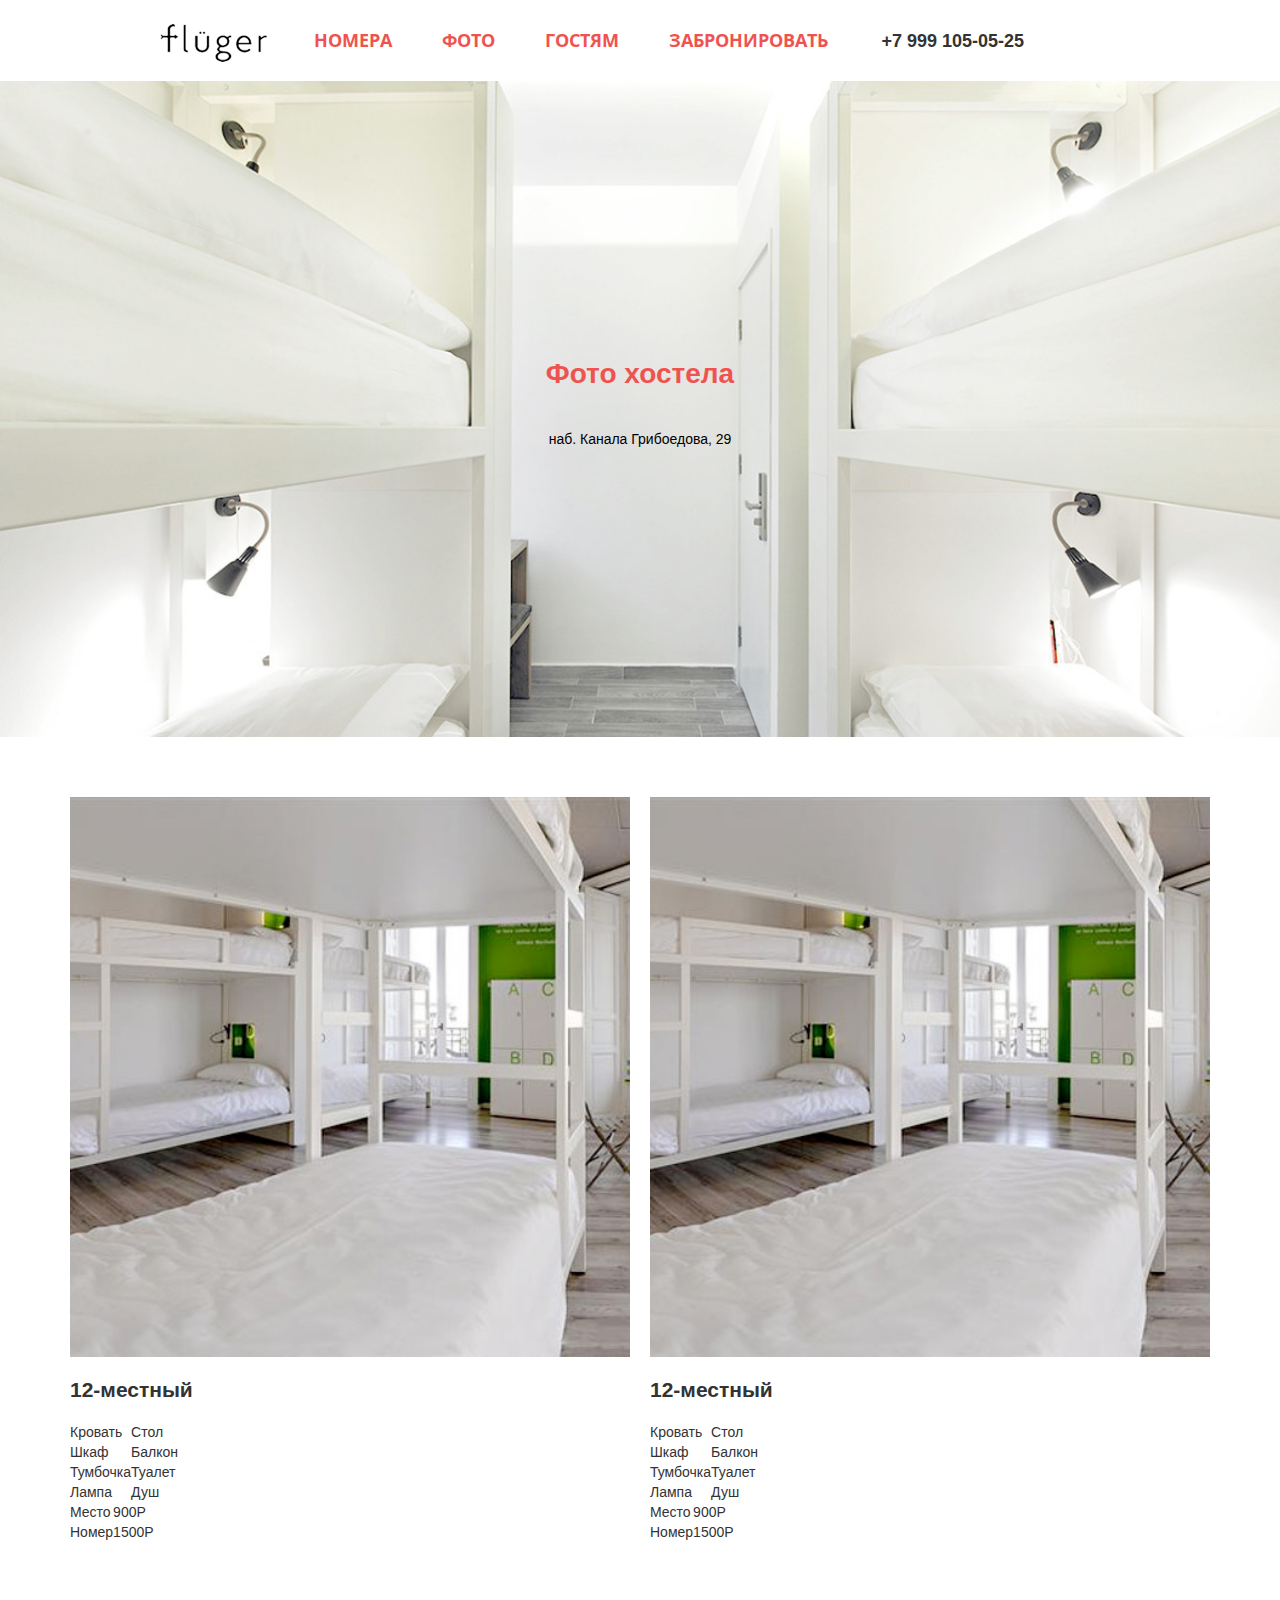
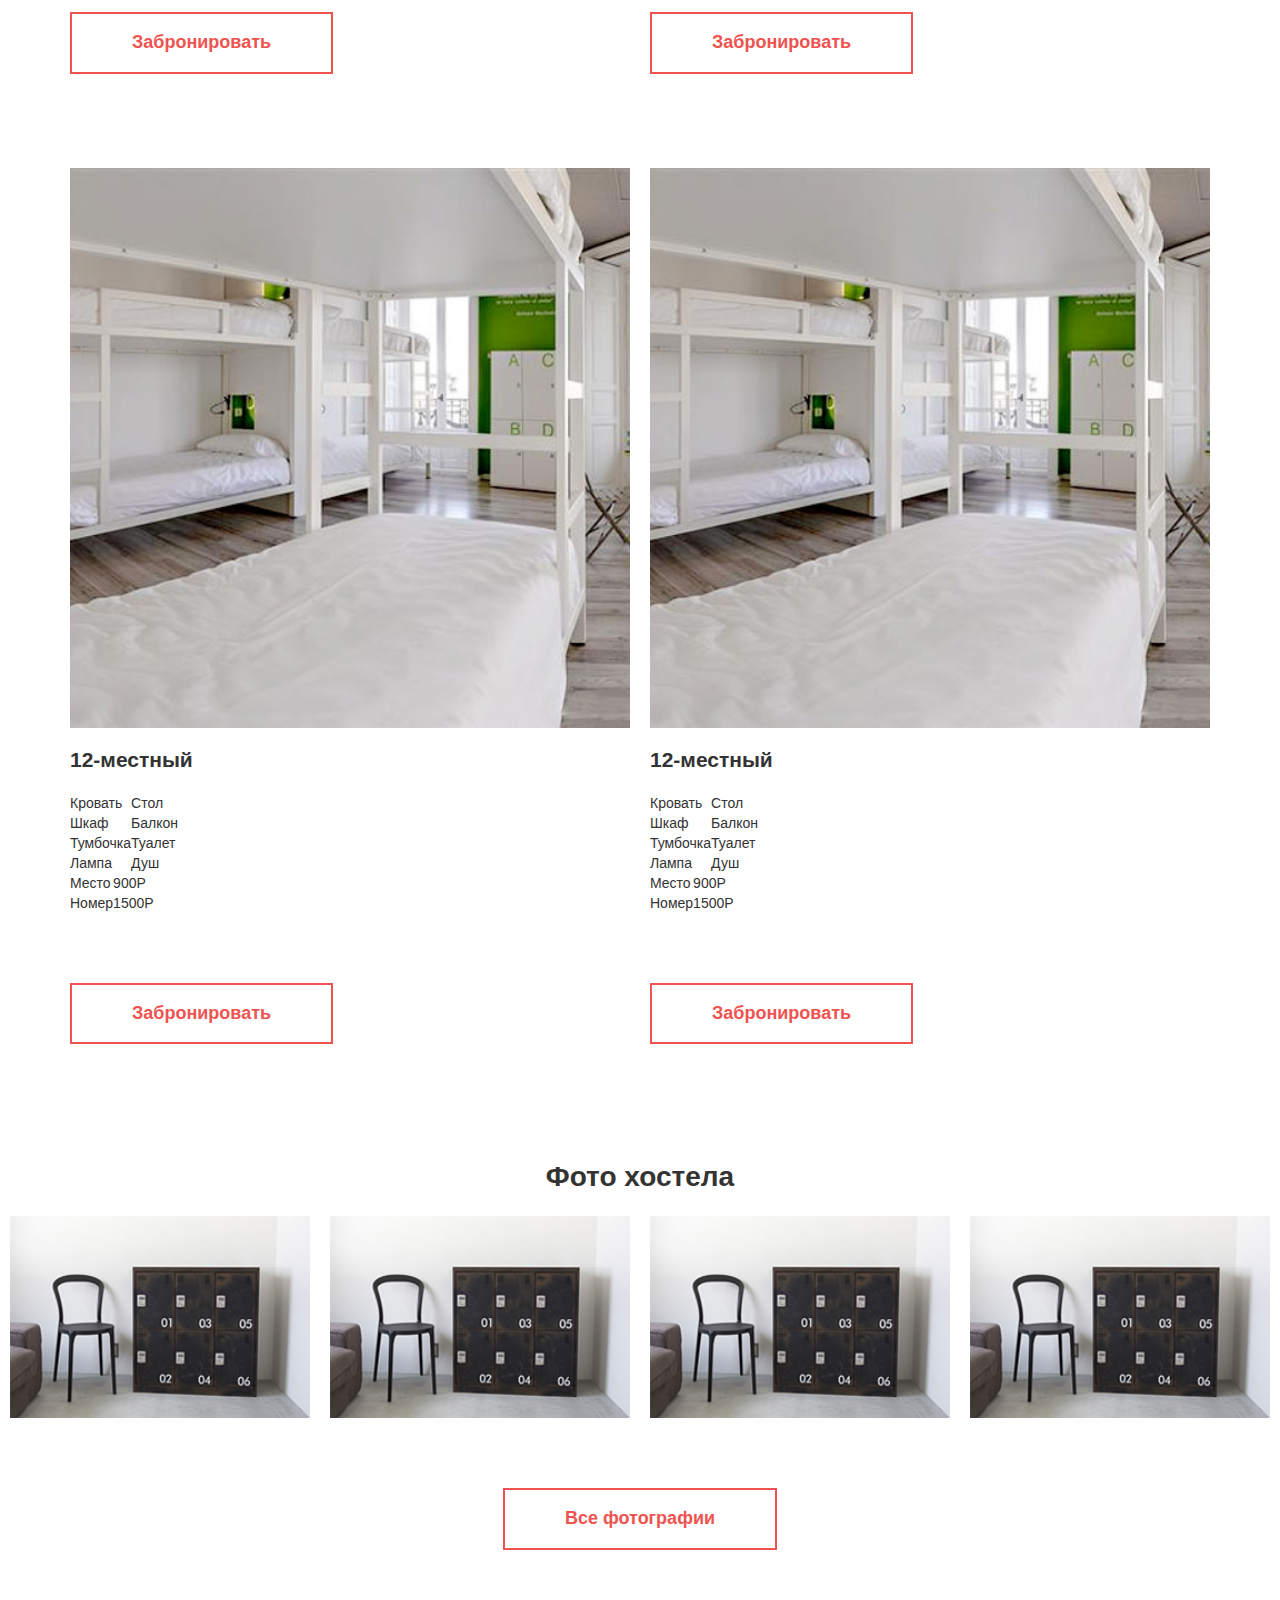
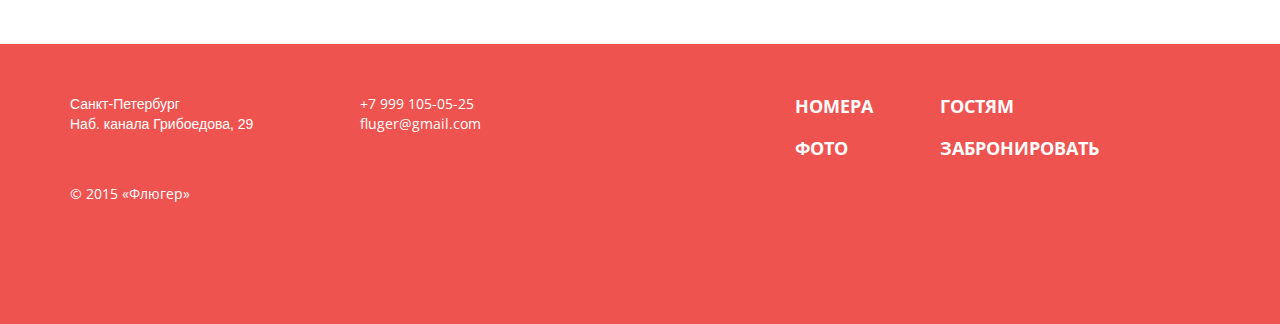
==== photo.html @ 8a1318a1 "11ю03" ====
<!DOCTYPE html>
<html lang="ru">
<head>
  <meta charset="UTF-8">
  <title>Фото хостела</title>
  <meta name="viewport" content="width=device-width, initial-scale=1.0">
  <link rel="stylesheet" href="css/style.css">
  <link rel="stylesheet" href="css/bootstrap.css">
  <link href='https://fonts.googleapis.com/css?family=Open+Sans:400,700,400italic&subset=latin,cyrillic-ext' rel='stylesheet' type='text/css'>
</head>
<body>
<header>
  <div class="container ">
   <div class="row">
      <div class="logo">
         <a href="#"><img src="img/logo.png" height="38" width="107" alt="Fluger"></a>
      </div>
      <nav class="main-nav">
           <ul>
             <li class="nav_item"><a href="#">Номера</a></li>
             <li class="nav_item"><a href="#">Фото</a></li>
             <li class="nav_item"><a href="#">Гостям</a></li>
             <li class="nav_item"><a href="#">Забронировать</a></li>
           </ul>
          </nav>
      <span class="tel">+7 999 105-05-25</span>
        <div class="sandwich">
          <ul>
            <li class="sandwich-line"></li>
            <li class="sandwich-line"></li>
            <li class="sandwich-line"></li>
          </ul>
        </div>
    </div>
    </div>
</header>
<main>
<!-- Promo -->
<section class="rooms_promo">
 <div class="container">
  <h1>Фото хостела</h1>
  <span>наб. Канала Грибоедова, 29 </span>
 </div>
</section>
<!-- rooms_blocks -->
<section>
  <div class="container room_blocks">
    <div class="row">
       <div class="col-xs-12 col-sm-6 col-lg-6">
        <img src="img/rooms/rooms1-1200.jpg"  width="100%" alt="" class="img-responsive">
        <h2>12-местный</h2>
        <table>
          <tr>
            <td>Кровать</td>
            <td>Стол</td>
          </tr>
          <tr>
            <td>Шкаф</td>
            <td>Балкон</td>
          <tr>
            <td>Тумбочка</td>
            <td>Туалет</td>
          </tr>
          <tr>
            <td>Лампа</td>
            <td>Душ</td>
          </tr>
        </table>
        <table>
          <tr>
            <td>Место</td>
            <td>900Р</td>
          </tr>
          <tr>
            <td>Номер</td>
            <td>1500Р</td>
          </tr>
        </table>
        <a href="#" class="btn btn-rd">Забронировать</a>
       </div>
       <div class="col-xs-12 col-sm-6 col-lg-6">
         <img src="img/rooms/rooms1-1200.jpg" width="100%" alt="" class="img-responsive">
         <h2>12-местный</h2>
        <table>
          <tr>
            <td>Кровать</td>
            <td>Стол</td>
          </tr>
          <tr>
            <td>Шкаф</td>
            <td>Балкон</td>
          <tr>
            <td>Тумбочка</td>
            <td>Туалет</td>
          </tr>
          <tr>
            <td>Лампа</td>
            <td>Душ</td>
          </tr>
        </table>
        <table>
          <tr>
            <td>Место</td>
            <td>900Р</td>
          </tr>
          <tr>
            <td>Номер</td>
            <td>1500Р</td>
          </tr>
        </table>
        <a href="#" class="btn btn-rd">Забронировать</a>
       </div>
       <div class="col-xs-12 col-sm-6 col-lg-6">
         <img src="img/rooms/rooms1-1200.jpg" width="100%" alt="" class="img-responsive">
         <h2>12-местный</h2>
         <table>
          <tr>
            <td>Кровать</td>
            <td>Стол</td>
          </tr>
          <tr>
            <td>Шкаф</td>
            <td>Балкон</td>
          <tr>
            <td>Тумбочка</td>
            <td>Туалет</td>
          </tr>
          <tr>
            <td>Лампа</td>
            <td>Душ</td>
          </tr>
         </table>
         <table>
          <tr>
            <td>Место</td>
            <td>900Р</td>
          </tr>
          <tr>
            <td>Номер</td>
            <td>1500Р</td>
          </tr>
        </table>
         <a href="#" class="btn btn-rd">Забронировать</a>
       </div>
       <div class="col-xs-12 col-sm-6 col-lg-6">
         <img src="img/rooms/rooms1-1200.jpg" width="100%" alt="" class="img-responsive">
         <h2>12-местный</h2>
        <table>
          <tr>
            <td>Кровать</td>
            <td>Стол</td>
          </tr>
          <tr>
            <td>Шкаф</td>
            <td>Балкон</td>
          <tr>
            <td>Тумбочка</td>
            <td>Туалет</td>
          </tr>
          <tr>
            <td>Лампа</td>
            <td>Душ</td>
          </tr>
        </table>
        <table>
          <tr>
            <td>Место</td>
            <td>900Р</td>
          </tr>
          <tr>
            <td>Номер</td>
            <td>1500Р</td>
          </tr>
        </table>
        <a href="#" class="btn btn-rd">Забронировать</a>
       </div>
    </div>
   </div>
</section>
<!-- photo -->
<section>
   <div class="container-fluid photo">
     <h1 class="subtitle">Фото хостела</h1>
     <div class="row">
       <div class="col-sm-6 col-lg-3 photo_item">
        <img src="img/photo/photo_hostel1.jpg" width="100%" alt="" class="img-responsive">
       </div>
       <div class="col-sm-6 col-lg-3 photo_item">
         <img src="img/photo/photo_hostel1.jpg" width="100%" alt="" class="img-responsive">
       </div>
       <div class="col-xs-12 col-sm-6 col-lg-3 photo_item">
         <img src="img/photo/photo_hostel1.jpg" width="100%" alt="" class="img-aresponsive">
       </div>
       <div class="col-sm-6 col-lg-3 photo_item">
         <img src="img/photo/photo_hostel1.jpg" width="100%" alt="" class="img-responsive">
       </div>
       <a href="#" class="btn btn-rd">Все фотографии</a>
     </div>
   </div>
 </section>

</main>
<footer class="footer-block">
  <div class="container">
    <div class="row">
      <div class="col-xs-12 col-sm-6 col-sm-push-6 col-lg-6">
        <nav class="footer-nav">
          <div class="row">
            <div class="col-lg-3 col-lg-offset-3">
                <ul>
                  <li><a href="#">Номера</a></li>
                  <li><a href="#">Фото</a></li>
                </ul>
            </div>
            <div class="col-lg-3">
                <ul>
                  <li><a href="#">Гостям</a></li>
                  <li class="nav-item-last"><a href="#">Забронировать</a></li>
                </ul>
            </div>
          </div>
        </nav>
      </div>
      <div class="col-xs-12 col-sm-6 col-sm-pull-6 col-lg-6 footer-contacts-position">
        <div class="footer-contacts">
         <div class="row">
           <div class="col-lg-6">
             <span>Санкт-Петербург</span>
             <span>Наб. канала Грибоедова, 29</span>
           </div>
           <div class="col-lg-6">
             <a href="#" class="footer-phone">+7 999 105-05-25</a>
             <a href="#" class="footer-email">fluger@gmail.com</a>
           </div>
         </div>

          <span class="copyright">© 2015 «Флюгер»</span>
        </div>
      </div>
    </div>
  </div>
</footer>

</body>
</html>
---- css/style.css ----
**{
  padding: 0;
  margin: 0;
}
body{

font-family: 'Open Sans', sans-serif;

}
.btn{}
.to-right{
  text-align: right;
  float:right;
}
/*@media only screen and (min-width : 320px) {}
@media only screen and (min-width : 480px) {}
@media only screen and (min-width : 768px) {}
@media only screen and (min-width : 992px) {}
@media only screen and (min-width : 1200px) {}*/

header{
  background-color: #fff;
}
header.container{
  position: relative;
}
.logo{
  display: inline-block;
}
.logo img{
  margin: 14px 20px;
}

.main-nav{
  display: none;
 }
.main-nav ul{
  display: inline-block;
}
.main-nav li{
  display: inline-block;
  margin: 28px 23px 0px;
}
.main-nav li:last-child{
  margin-right: 0;
}
.main-nav a{
  text-decoration: none;
  font-family: 'Open Sans', sans-serif;
  font-weight: bold;
  font-size: 18px;
  color: #ef5350;
  text-transform: uppercase;

}
.sandwich{
 position: absolute;
 top:0px;
 right:0;
 width: 70px;
 background-color: #ef5350;
 padding: 23px 26px;
 margin-right: 0;
 display:inline-block;
}
.sandwich ul{
  padding: 0;
  margin: 0;
}
.sandwich li{
  list-style-type: none;

}
.sandwich-line{
 width: 18px;
 height: 2px;
 margin-bottom: 2px;
 background-color: #fff;
}
.sandwich-line:nth-child(3){
  margin-bottom: 0;
}
.tel{
  font-size: 18px;
  font-weight: bold;
  margin-top: 22px;
  margin-bottom: 15px;
  display:none;

}

@media only screen and (min-width : 320px) {
  .sandwich{
    display:inline-block;
  }
}
@media only screen and (min-width : 768px) {
  .sandwich{
    display:inline-block;
    right:0;
  }
  .tel{
    display: inline-block;

    margin-left: 340px;
    display: inline-block;
  }
  .logo img{
    margin: 10px 20px;
  }
}
@media only screen and (min-width : 1200px)  {
  .container{
    width: 1040px;
  }
 .logo{
    margin-left: 80px;
    margin-top: 20;
    margin-bottom: 9px;
  }
 .main-nav{
  display:inline-block;
  margin-top: 0;
  margin-bottom: 9px;
   }
  .main-nav ul{
    padding-left: 0;
    margin-top: 10px;
  }
 .sandwich{
  display:none;
 }
 .tel{
  display: inline-block;
  margin-top: 12px;
  margin-bottom: 9px;
  margin-right: 0;
  margin-left: 50px;
 }
}
/*promo*/
.promo{
  background-color: #35444e;
  color: #fff;
  text-align: center;
}
.promo-title{
  margin: 160px auto 27px;
  width: 250px;
  font-size: 26px;
  text-transform:uppercase;


}
.promo-subtitle{
  display: block;
}
/*btns*/
.btn{
  display: inline-block;
  margin: 70px 0 94px;
  padding: 16px 60px;
  border: 2px solid #ef5350;
  font-size: 18px;
  font-weight: bold;
  color: #ef5350;
}
.btn-order{
  color: #fff;
}
.btn-rd{
  color: #ef5350;
}

/*features*/
.features{
  background-color: #ef5350;
  color: #fff;
  text-align: center;
}
.features h2{
  margin-bottom: 0;
  margin-top: 0;
  padding: 60px 0;
}
.row ul{
  margin-top: 0;
  padding-top: 0;
  display: inline-block;
  text-align: top;
}
.features li{
  list-style: none;
  text-align: left;
  padding-bottom: 45px;
}
.features li:nth-child(3){
  padding-bottom: 60px;
}

/*rooms*/
.rooms{
  text-align: center;
}
.rooms_item{
  background-image: url(../img/rooms1.png);
  -webkit-background-size: 100$;
  background-size: 100$;
  background-repeat: no-repeat;
  text-align: center;
  }
.rooms h1{
  padding-top: 130px;
  padding-bottom: 75px;
}
.rooms_item h2{
  padding-top: 120px;
  padding-bottom: 35px;
}
.rooms_item span{
  display: block;
}
.rooms_item span:last-child{
   padding-bottom: 95px;

}
/*photo*/
.photo{
  text-align: center;
}
.photo_item{

  text-align: center;
  width: 100%;
  font-size: 18px;
}
@media only screen and (max-width : 767px)  {
  .photo{
    display:none;
  }
}
/*contacts*/
.contacts{
  text-align: center;
}
.contacts span{
  display: block;
}
.contacts span:nth-child(3){

}
/*map*/
.map{
  margin-top: 50px;
  opacity:0.7;
}
.map.btn{
  margin-bottom: 115px;
}
/*footer*/

.footer-block{
  background-color: #ef5350;
  padding: 50px 0 60px;
  text-align: center;
  /*padding-top: 50px;
  padding-left: 75px;
  padding-bottom: 60px;*/


}
.footer-nav{
  font-size: 18px;
  /*display: inline-block;*/
  margin-bottom: 50px;
  margin-right: auto;
  margin-left: auto;
}
/*@media only screen and (min-width : 1200px) {
  .footer-nav li{
    width: 50%;
  }
}*/
@media only screen and (max-width : 1199px){
  .footer-nav{
    display: inline-block;
  }
}
.footer-nav ul{
  display: block;
  padding: 0;
  margin-bottom: 0;
  margin-left: auto;
  margin-right: auto;
  text-align: left;
  }
.footer-nav li{
  list-style-type: none;
  text-transform: uppercase;
  margin-bottom: 15px;

  }
 .nav-item-last{
    padding-bottom: 0;
    margin-bottom: 0;
  }
.footer-nav a{
  font-family: 'Open Sans', sans-serif;
  color: #fff;
  font-size: 18px;
  font-weight: bold;
  text-decoration: none;
}

.footer-contacts{
  color: #fff;
  display: inline-block;
  text-align: left;
  padding-left: 25px;
  width: 100%;
}
@media only screen and (min-width : 767px) {
  .footer-contacts{
    padding-left: 0;
  }
  .footer-contacts-position{
  text-align: left;
}
}
.footer-contacts span{
  display:block;
}
.footer-contacts a{
  display: block;
  margin-bottom: 0;
}
.footer-contacts a{
  font-family: 'Open Sans', sans-serif;
  color: #fff;
  font-size: 14px;
  text-decoration: none;
}
.footer-address{
  margin-bottom: 15px;
}
.footer-phone{
  margin-bottom: 18px;
}
.copyright{
    margin-bottom: 60px;
}
.copyright{
  font-family: 'Open Sans', sans-serif;
  color: #fff;
  font-size: 14px;
  margin-top: 50px;

}

/*ROOMS*/
.rooms_promo{
  background-image: url(../img/rooms/bg1200_header_room.jpg);
  background-repeat: no-repeat;
  -webkit-background-size: cover;
  background-size: cover;
  margin-bottom: 60px;
  color: #fff;
  background-position: center;
  text-align: center;
  -webkit-box-sizing: border-box;
  -moz-box-sizing: border-box;
  box-sizing: border-box;
}

.rooms_promo h1{
  margin: 273px auto 35px;
  color: #ef5350
}
.rooms_promo span{
  display: block;
  margin-bottom: 288px;
  color: #000
}
.promo-title{
  margin: 160px auto 27px;
  width: 250px;
  font-size: 26px;
  text-transform:uppercase;


}
.promo-subtitle{
  display: block;
}
/*rooms_blocks*/
.rooms_blocks
  margin-top: 70px;
}
/*.room_blocks img{
  float:right;
}
.room_blocks img:nth-child(2n){
  float:left;
}*/
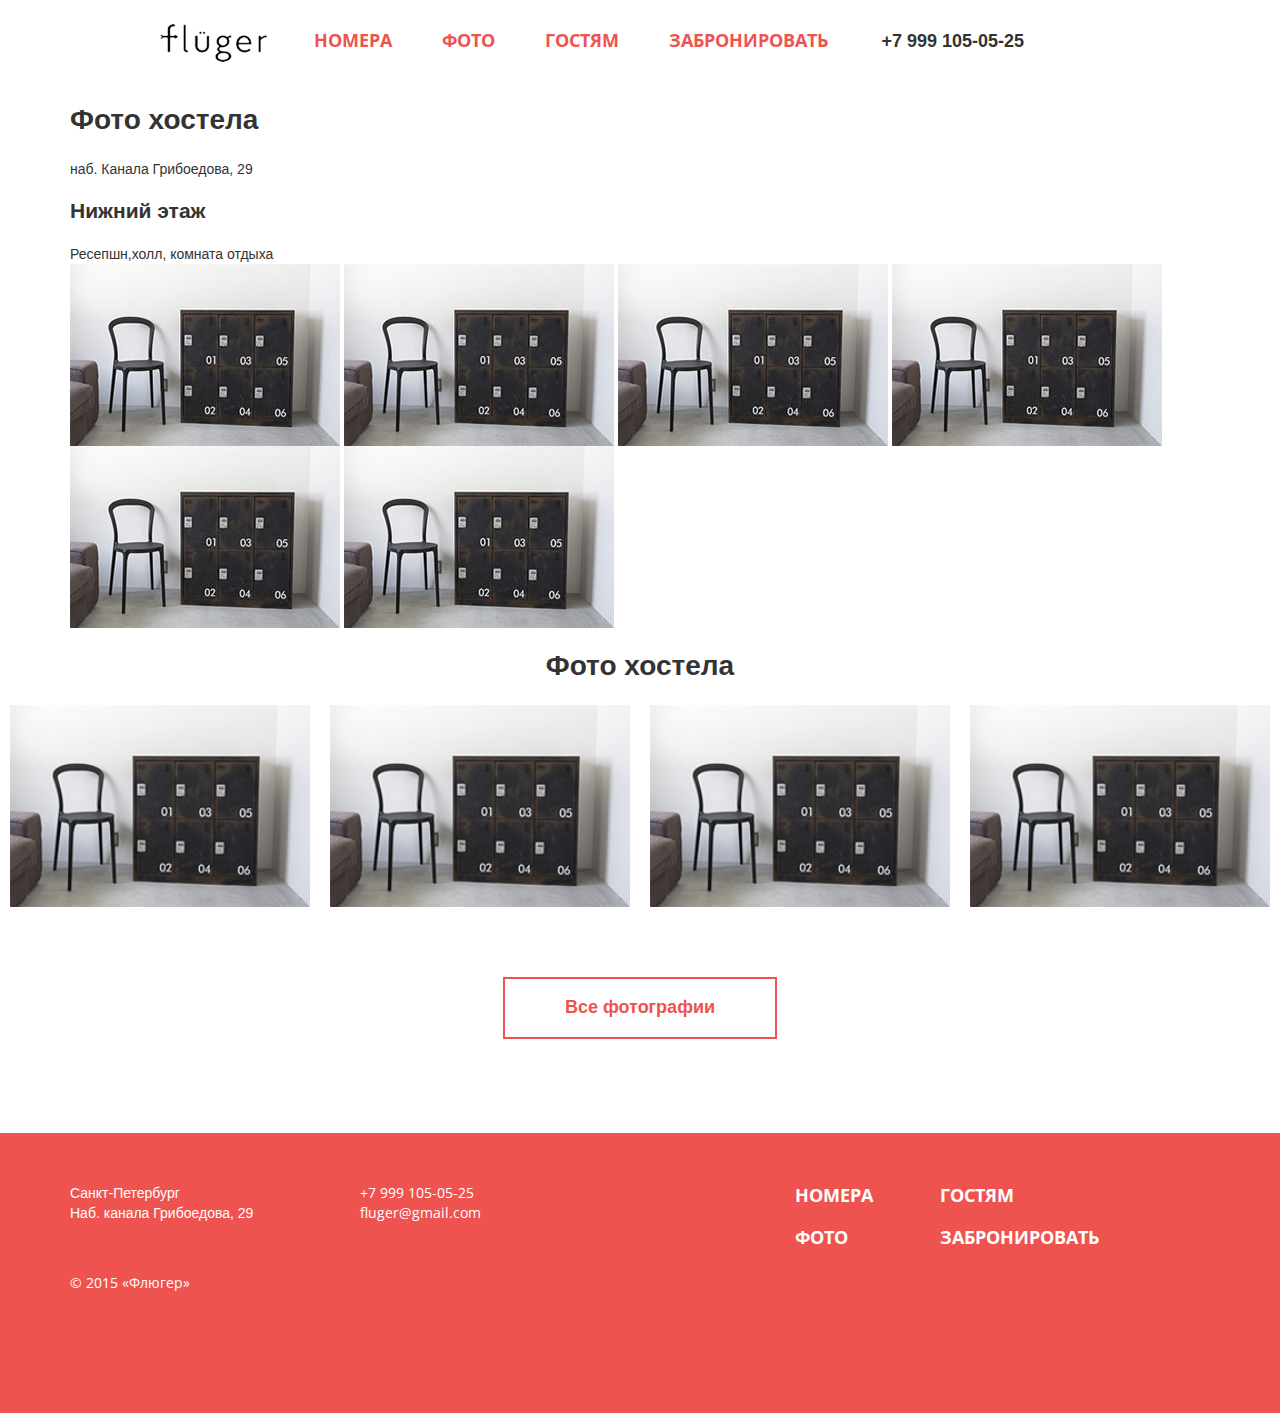
==== commit 82164546: "13/03" ====
--- a/photo.html
+++ b/photo.html
@@ -6,7 +6,9 @@
   <meta name="viewport" content="width=device-width, initial-scale=1.0">
   <link rel="stylesheet" href="css/style.css">
   <link rel="stylesheet" href="css/bootstrap.css">
+  <link rel="stylesheet" href="css/jquery.fancybox.css">
   <link href='https://fonts.googleapis.com/css?family=Open+Sans:400,700,400italic&subset=latin,cyrillic-ext' rel='stylesheet' type='text/css'>
+
 </head>
 <body>
 <header>
@@ -36,147 +38,29 @@
 </header>
 <main>
 <!-- Promo -->
-<section class="rooms_promo">
+<section class="photo-promo">
  <div class="container">
   <h1>Фото хостела</h1>
   <span>наб. Канала Грибоедова, 29 </span>
  </div>
 </section>
-<!-- rooms_blocks -->
-<section>
-  <div class="container room_blocks">
-    <div class="row">
-       <div class="col-xs-12 col-sm-6 col-lg-6">
-        <img src="img/rooms/rooms1-1200.jpg"  width="100%" alt="" class="img-responsive">
-        <h2>12-местный</h2>
-        <table>
-          <tr>
-            <td>Кровать</td>
-            <td>Стол</td>
-          </tr>
-          <tr>
-            <td>Шкаф</td>
-            <td>Балкон</td>
-          <tr>
-            <td>Тумбочка</td>
-            <td>Туалет</td>
-          </tr>
-          <tr>
-            <td>Лампа</td>
-            <td>Душ</td>
-          </tr>
-        </table>
-        <table>
-          <tr>
-            <td>Место</td>
-            <td>900Р</td>
-          </tr>
-          <tr>
-            <td>Номер</td>
-            <td>1500Р</td>
-          </tr>
-        </table>
-        <a href="#" class="btn btn-rd">Забронировать</a>
-       </div>
-       <div class="col-xs-12 col-sm-6 col-lg-6">
-         <img src="img/rooms/rooms1-1200.jpg" width="100%" alt="" class="img-responsive">
-         <h2>12-местный</h2>
-        <table>
-          <tr>
-            <td>Кровать</td>
-            <td>Стол</td>
-          </tr>
-          <tr>
-            <td>Шкаф</td>
-            <td>Балкон</td>
-          <tr>
-            <td>Тумбочка</td>
-            <td>Туалет</td>
-          </tr>
-          <tr>
-            <td>Лампа</td>
-            <td>Душ</td>
-          </tr>
-        </table>
-        <table>
-          <tr>
-            <td>Место</td>
-            <td>900Р</td>
-          </tr>
-          <tr>
-            <td>Номер</td>
-            <td>1500Р</td>
-          </tr>
-        </table>
-        <a href="#" class="btn btn-rd">Забронировать</a>
-       </div>
-       <div class="col-xs-12 col-sm-6 col-lg-6">
-         <img src="img/rooms/rooms1-1200.jpg" width="100%" alt="" class="img-responsive">
-         <h2>12-местный</h2>
-         <table>
-          <tr>
-            <td>Кровать</td>
-            <td>Стол</td>
-          </tr>
-          <tr>
-            <td>Шкаф</td>
-            <td>Балкон</td>
-          <tr>
-            <td>Тумбочка</td>
-            <td>Туалет</td>
-          </tr>
-          <tr>
-            <td>Лампа</td>
-            <td>Душ</td>
-          </tr>
-         </table>
-         <table>
-          <tr>
-            <td>Место</td>
-            <td>900Р</td>
-          </tr>
-          <tr>
-            <td>Номер</td>
-            <td>1500Р</td>
-          </tr>
-        </table>
-         <a href="#" class="btn btn-rd">Забронировать</a>
-       </div>
-       <div class="col-xs-12 col-sm-6 col-lg-6">
-         <img src="img/rooms/rooms1-1200.jpg" width="100%" alt="" class="img-responsive">
-         <h2>12-местный</h2>
-        <table>
-          <tr>
-            <td>Кровать</td>
-            <td>Стол</td>
-          </tr>
-          <tr>
-            <td>Шкаф</td>
-            <td>Балкон</td>
-          <tr>
-            <td>Тумбочка</td>
-            <td>Туалет</td>
-          </tr>
-          <tr>
-            <td>Лампа</td>
-            <td>Душ</td>
-          </tr>
-        </table>
-        <table>
-          <tr>
-            <td>Место</td>
-            <td>900Р</td>
-          </tr>
-          <tr>
-            <td>Номер</td>
-            <td>1500Р</td>
-          </tr>
-        </table>
-        <a href="#" class="btn btn-rd">Забронировать</a>
-       </div>
-    </div>
+
+<!-- photo_gallery-->
+<section class="photo_gallery">
+ <div class="container">
+   <h2 class="photo_gallery_title">Нижний этаж</h2>
+   <span class="photo_gallery_subtitle">Ресепшн,холл, комната отдыха</span>
+   <div class="gallery_fancy">
+     <a class="fancybox" rel="group" href="img/photo/photo_hostel1.jpg"><img src="img/photo/photo_hostel1.jpg" height="182" width="270" alt="" /></a>
+     <a class="fancybox" rel="group" href="big_image_2.jpg"><img src="img/photo/photo_hostel1.jpg" alt="" /></a>
+     <a class="fancybox" rel="group" href="big_image_1.jpg"><img src="img/photo/photo_hostel1.jpg" height="182" width="270" alt="" /></a>
+     <a class="fancybox" rel="group" href="big_image_2.jpg"><img src="img/photo/photo_hostel1.jpg" alt="" /></a>
+     <a class="fancybox" rel="group" href="big_image_1.jpg"><img src="img/photo/photo_hostel1.jpg" height="182" width="270" alt="" /></a>
+     <a class="fancybox" rel="group" href="big_image_2.jpg"><img src="img/photo/photo_hostel1.jpg" alt="" /></a>
    </div>
+ </div>
 </section>
+
 <!-- photo -->
 <section>
    <div class="container-fluid photo">
@@ -241,5 +125,8 @@
   </div>
 </footer>
 
+<script src="js/jquery-2.2.1.min.js"></script>
+<script src="js/jquery.fancybox.js"></script>
+<script src="js/script.js"></script>
 </body>
 </html>--- a/css/style.css
+++ b/css/style.css
@@ -397,26 +397,25 @@
 .rooms_blocks
   margin-top: 70px;
 }
-/*.room_blocks img{
-  float:right;
-}
-.room_blocks img:nth-child(2n){
-  float:left;
-}*/
-
-
-
-
-
-
-
-
-
-
-
-
-
-
-
-
-
+
+/*Photo_gallery*/
+.photo_gallery_subtitle{
+  display: block;
+}
+
+
+
+
+
+
+
+
+
+
+
+
+
+
+
+
+
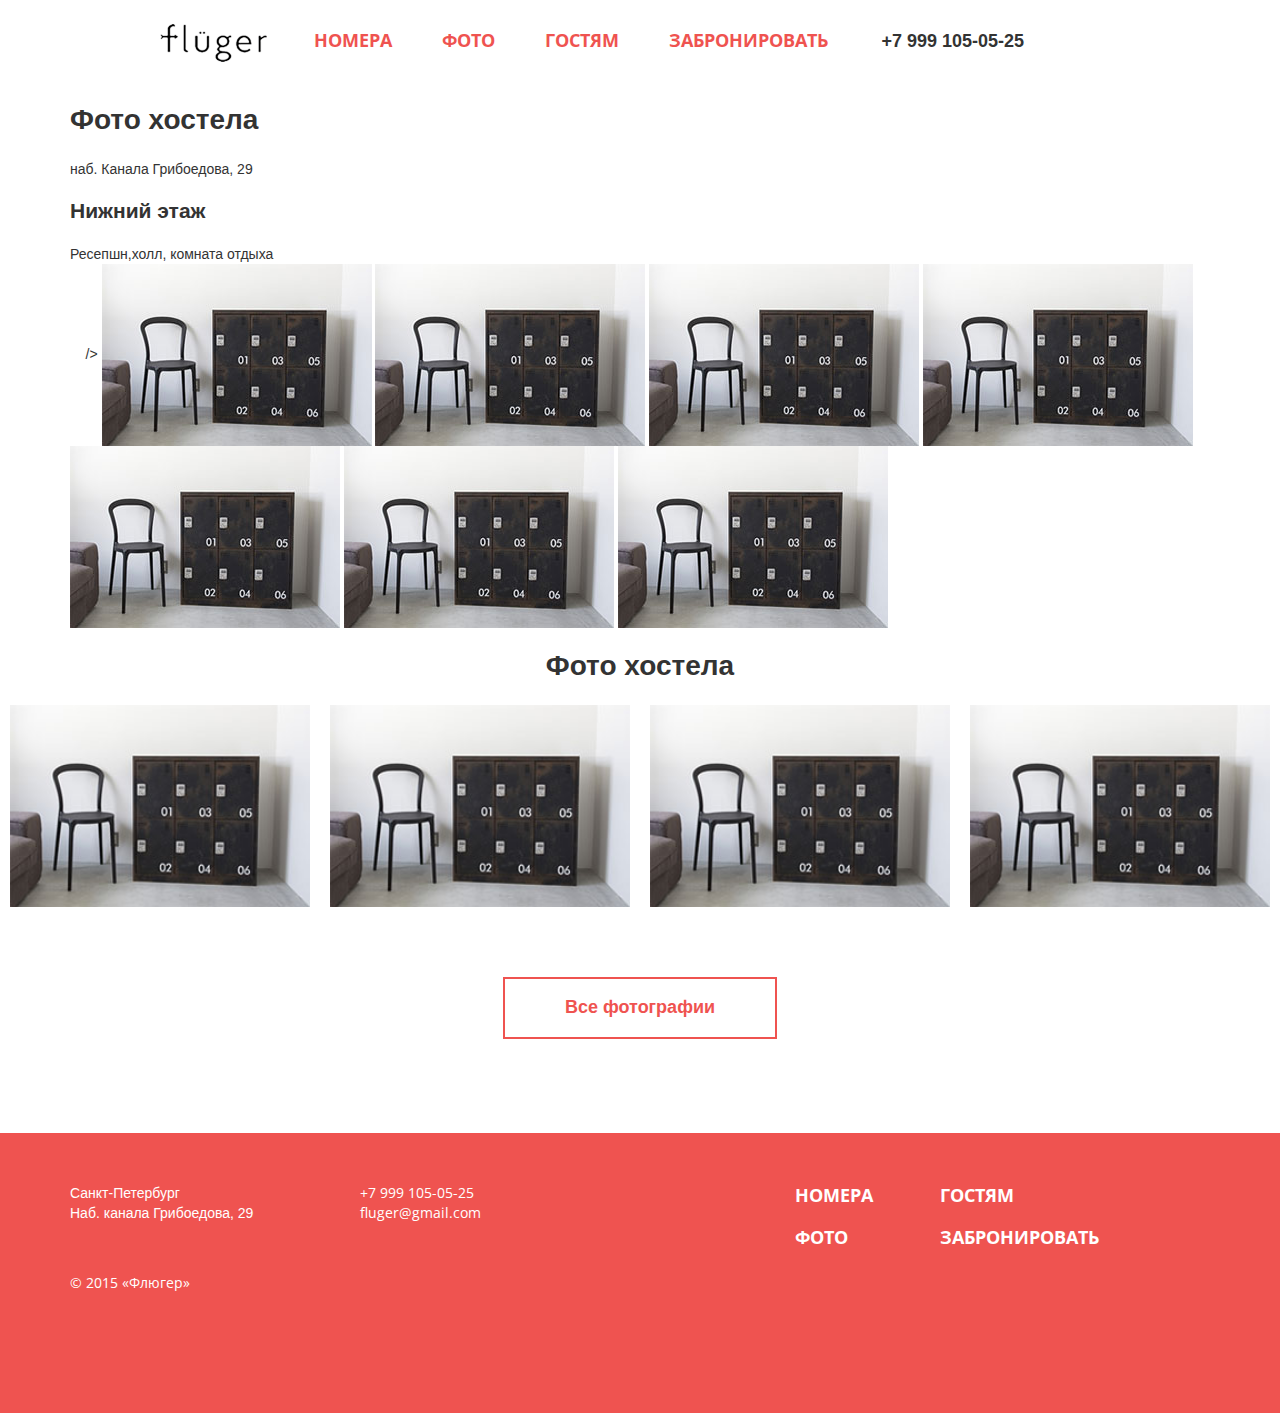
==== commit bd86b6da: "15/03" ====
--- a/photo.html
+++ b/photo.html
@@ -50,8 +50,45 @@
  <div class="container">
    <h2 class="photo_gallery_title">Нижний этаж</h2>
    <span class="photo_gallery_subtitle">Ресепшн,холл, комната отдыха</span>
+
+
    <div class="gallery_fancy">
-     <a class="fancybox" rel="group" href="img/photo/photo_hostel1.jpg"><img src="img/photo/photo_hostel1.jpg" height="182" width="270" alt="" /></a>
+    <a class="fancybox" rel="gallery1" href="http://farm2.staticflickr.com/1617/24108587812_6c9825d0da_b.jpg" title="Morning Godafoss (Brads5)">
+  <img src="http://farm2.staticflickr.com/1617/24108587812_6c9825d0da_m.jpg" alt="" />
+</a>
+<a class="fancybox" rel="gallery1" href="http://farm4.staticflickr.com/3691/10185053775_701272da37_b.jpg" title="Vertical - Special Edition! (cedarsphoto)">
+  <img src="http://farm4.staticflickr.com/3691/10185053775_701272da37_m.jpg" alt="" />
+</a>
+<a class="fancybox" rel="gallery1" href="http://farm1.staticflickr.com/574/22407305427_69cc6e845f_b.jpg" title="Racing against the Protons (tom.leuzi)">
+  <img src="http://farm1.staticflickr.com/574/22407305427_69cc6e845f_m.jpg" alt="" />
+</a>
+<a class="fancybox" rel="gallery1" href="http://farm1.staticflickr.com/291/18653638823_a86b58523c_b.jpg" title="Lupines (Kiddi Einars)">
+  <img src="http://farm1.staticflickr.com/291/18653638823_a86b58523c_m.jpg" alt="" />
+</a>
+
+    <!-- <a class="fancybox" rel="gallery1" href="http://farm2.staticflickr.com/1617/24108587812_6c9825d0da_b.jpg" title="Morning Godafoss (Brads5)">
+  <img src="http://farm2.staticflickr.com/1617/24108587812_6c9825d0da_m.jpg" alt="" />
+</a>
+<a class="fancybox" rel="gallery1" href="http://farm4.staticflickr.com/3691/10185053775_701272da37_b.jpg" title="Vertical - Special Edition! (cedarsphoto)">
+  <img src="http://farm4.staticflickr.com/3691/10185053775_701272da37_m.jpg" alt="" />
+</a>
+<a class="fancybox" rel="gallery1" href="http://farm1.staticflickr.com/574/22407305427_69cc6e845f_b.jpg" title="Racing against the Protons (tom.leuzi)">
+  <img src="http://farm1.staticflickr.com/574/22407305427_69cc6e845f_m.jpg" alt="" />
+</a>
+<a class="fancybox" rel="gallery1" href="http://farm1.staticflickr.com/291/18653638823_a86b58523c_b.jpg" title="Lupines (Kiddi Einars)">
+  <img src="http://farm1.staticflickr.com/291/18653638823_a86b58523c_m.jpg" alt="" --> />
+</a>
+
+
+
+
+
+
+
+   <a href="img/photo/photo_hostel1.jpg" rel="prettyPhoto[pp_gal]" title=""><img src="img/photo/photo_hostel1.jpg" width="270" height="182" alt="" /></a>
+
+
+     <a class="prettyPhoto" rel="group" href="img/photo/photo_hostel1.jpg"><img src="img/photo/photo_hostel1.jpg" height="182" width="270" alt="" /></a>
      <a class="fancybox" rel="group" href="big_image_2.jpg"><img src="img/photo/photo_hostel1.jpg" alt="" /></a>
      <a class="fancybox" rel="group" href="big_image_1.jpg"><img src="img/photo/photo_hostel1.jpg" height="182" width="270" alt="" /></a>
      <a class="fancybox" rel="group" href="big_image_2.jpg"><img src="img/photo/photo_hostel1.jpg" alt="" /></a>
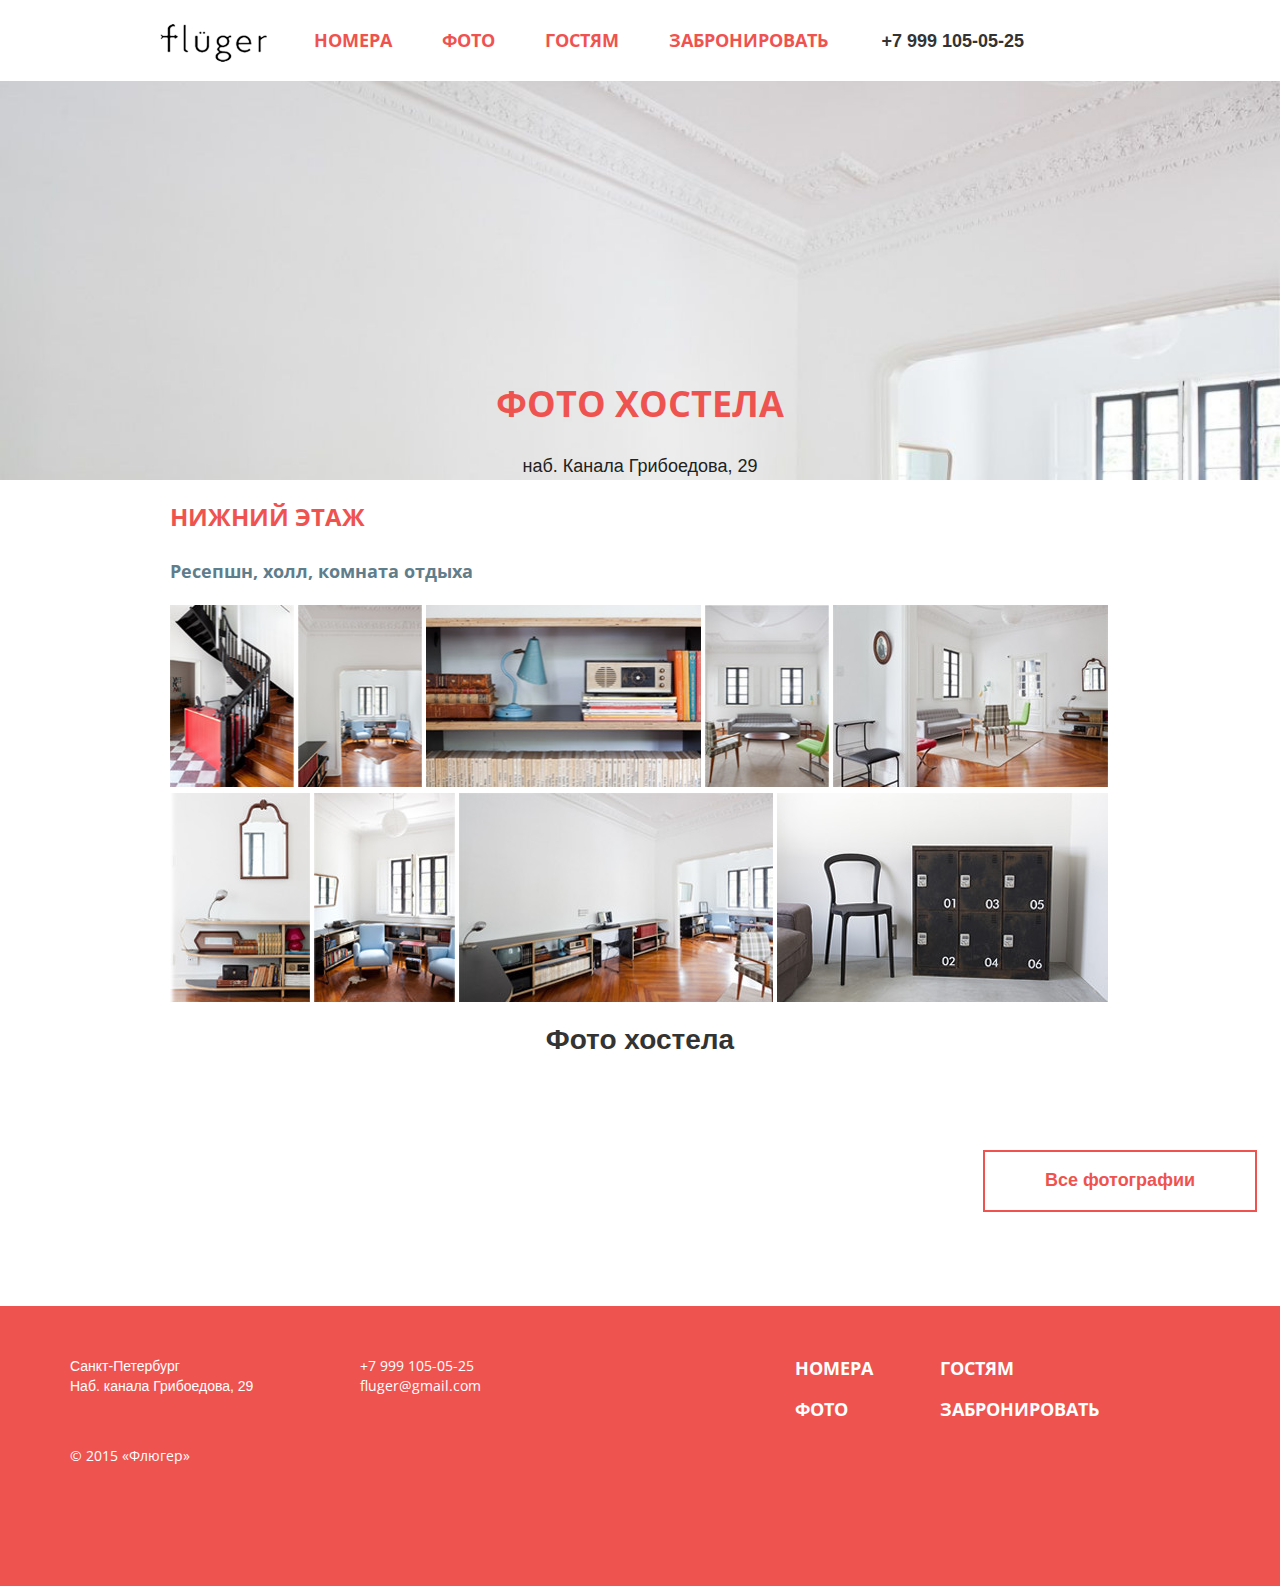
==== commit 402516a0: "16.03" ====
--- a/photo.html
+++ b/photo.html
@@ -41,61 +41,56 @@
 <section class="photo-promo">
  <div class="container">
   <h1>Фото хостела</h1>
-  <span>наб. Канала Грибоедова, 29 </span>
+  <span class="photo-promo-subtitle">наб. Канала Грибоедова, 29 </span>
  </div>
 </section>
 
 <!-- photo_gallery-->
-<section class="photo_gallery">
- <div class="container">
-   <h2 class="photo_gallery_title">Нижний этаж</h2>
-   <span class="photo_gallery_subtitle">Ресепшн,холл, комната отдыха</span>
+<section>
 
+   <div  class="photo_gallery">
+    <!-- Нижний этаж -->
+     <h2 class="photo_gallery_title">Нижний этаж</h2>
+     <span class="photo_gallery_subtitle">Ресепшн, холл, комната отдыха</span>
 
-   <div class="gallery_fancy">
-    <a class="fancybox" rel="gallery1" href="http://farm2.staticflickr.com/1617/24108587812_6c9825d0da_b.jpg" title="Morning Godafoss (Brads5)">
-  <img src="http://farm2.staticflickr.com/1617/24108587812_6c9825d0da_m.jpg" alt="" />
-</a>
-<a class="fancybox" rel="gallery1" href="http://farm4.staticflickr.com/3691/10185053775_701272da37_b.jpg" title="Vertical - Special Edition! (cedarsphoto)">
-  <img src="http://farm4.staticflickr.com/3691/10185053775_701272da37_m.jpg" alt="" />
-</a>
-<a class="fancybox" rel="gallery1" href="http://farm1.staticflickr.com/574/22407305427_69cc6e845f_b.jpg" title="Racing against the Protons (tom.leuzi)">
-  <img src="http://farm1.staticflickr.com/574/22407305427_69cc6e845f_m.jpg" alt="" />
-</a>
-<a class="fancybox" rel="gallery1" href="http://farm1.staticflickr.com/291/18653638823_a86b58523c_b.jpg" title="Lupines (Kiddi Einars)">
-  <img src="http://farm1.staticflickr.com/291/18653638823_a86b58523c_m.jpg" alt="" />
-</a>
+     <div class="gallery_fancy gallery_hall">
+      <div class="gallery-hall-1">
 
-    <!-- <a class="fancybox" rel="gallery1" href="http://farm2.staticflickr.com/1617/24108587812_6c9825d0da_b.jpg" title="Morning Godafoss (Brads5)">
-  <img src="http://farm2.staticflickr.com/1617/24108587812_6c9825d0da_m.jpg" alt="" />
-</a>
-<a class="fancybox" rel="gallery1" href="http://farm4.staticflickr.com/3691/10185053775_701272da37_b.jpg" title="Vertical - Special Edition! (cedarsphoto)">
-  <img src="http://farm4.staticflickr.com/3691/10185053775_701272da37_m.jpg" alt="" />
-</a>
-<a class="fancybox" rel="gallery1" href="http://farm1.staticflickr.com/574/22407305427_69cc6e845f_b.jpg" title="Racing against the Protons (tom.leuzi)">
-  <img src="http://farm1.staticflickr.com/574/22407305427_69cc6e845f_m.jpg" alt="" />
-</a>
-<a class="fancybox" rel="gallery1" href="http://farm1.staticflickr.com/291/18653638823_a86b58523c_b.jpg" title="Lupines (Kiddi Einars)">
-  <img src="http://farm1.staticflickr.com/291/18653638823_a86b58523c_m.jpg" alt="" --> />
-</a>
+          <a class="fancybox" rel="gallery1" href="img/photo/hall_1-1.jpg" title="Ресепшн, холл, комната отдыха">
+            <img src="img/photo/hall_1-1.jpg" height="182" width="124"  alt="Ресепшн, холл, комната отдыха" />
+          </a>
+          <a class="fancybox" rel="gallery1" href="img/photo/Hall_1-2.jpg" title="Ресепшн, холл, комната отдыха">
+            <img src="img/photo/Hall_1-2.jpg" height="182" width="124" alt="Ресепшн, холл, комната отдыха" />
+          </a>
+          <a class="fancybox" rel="gallery1" href="img/photo/Hall_1-3.jpg" title="Ресепшн, холл, комната отдыха">
+            <img src="img/photo/Hall_1-3.jpg" height="182" width="275" alt="Ресепшн, холл, комната отдыха" />
+          </a>
+          <a class="fancybox" rel="gallery1" href="img/photo/Hall_1-4.jpg" title="Ресепшн, холл, комната отдыха">
+            <img src="img/photo/Hall_1-4.jpg" height="182" width="124" alt="Ресепшн, холл, комната отдыха" />
+          </a>
+          <a class="fancybox" rel="gallery1" href="img/photo/Hall_1-5.jpg" title="Ресепшн, холл, комната отдыха">
+            <img src="img/photo/Hall_1-5.jpg" height="182" width="275" alt="Ресепшн, холл, комната отдыха" />
+          </a>
+        </div>
 
+     <div class="gallery-hall-2">
+         <a class="fancybox" rel="gallery1" href="img/photo/Hall_2-1.jpg" title="Ресепшн, холл, комната отдыха">
+           <img src="img/photo/Hall_2-1.jpg" height="209" width="140" alt="Ресепшн, холл, комната отдыха" />
+         </a>
+         <a class="fancybox" rel="gallery1" href="img/photo/Hall_2-2.jpg" title="Ресепшн, холл, комната отдыха">
+           <img src="img/photo/Hall_2-2.jpg" height="209" width="141" alt="Ресепшн, холл, комната отдыха" />
+         </a>
+         <a class="fancybox" rel="gallery1" href="img/photo/Hall_2-3.jpg" title="Ресепшн, холл, комната отдыха">
+           <img src="img/photo/Hall_2-3.jpg" height="209" width="314" alt="Ресепшн, холл, комната отдыха" />
+         </a>
+         <a class="fancybox" rel="gallery1" href="img/photo/Hall_2-4.jpg" title="Ресепшн, холл, комната отдыха">
+           <img src="img/photo/Hall_2-4.jpg" height="209" width="331" alt="Ресепшн, холл, комната отдыха" />
+         </a>
+     </div>
 
+     </div>
+   </div>
 
-
-
-
-
-   <a href="img/photo/photo_hostel1.jpg" rel="prettyPhoto[pp_gal]" title=""><img src="img/photo/photo_hostel1.jpg" width="270" height="182" alt="" /></a>
-
-
-     <a class="prettyPhoto" rel="group" href="img/photo/photo_hostel1.jpg"><img src="img/photo/photo_hostel1.jpg" height="182" width="270" alt="" /></a>
-     <a class="fancybox" rel="group" href="big_image_2.jpg"><img src="img/photo/photo_hostel1.jpg" alt="" /></a>
-     <a class="fancybox" rel="group" href="big_image_1.jpg"><img src="img/photo/photo_hostel1.jpg" height="182" width="270" alt="" /></a>
-     <a class="fancybox" rel="group" href="big_image_2.jpg"><img src="img/photo/photo_hostel1.jpg" alt="" /></a>
-     <a class="fancybox" rel="group" href="big_image_1.jpg"><img src="img/photo/photo_hostel1.jpg" height="182" width="270" alt="" /></a>
-     <a class="fancybox" rel="group" href="big_image_2.jpg"><img src="img/photo/photo_hostel1.jpg" alt="" /></a>
-   </div>
- </div>
 </section>
 
 <!-- photo -->
--- a/css/style.css
+++ b/css/style.css
@@ -375,7 +375,7 @@
 
 .rooms_promo h1{
   margin: 273px auto 35px;
-  color: #ef5350
+  color: #ef5350;
 }
 .rooms_promo span{
   display: block;
@@ -394,28 +394,81 @@
   display: block;
 }
 /*rooms_blocks*/
-.rooms_blocks
+.rooms_blocks{
   margin-top: 70px;
 }
 
+
 /*Photo_gallery*/
+.photo-promo{
+  background-image: url(../img/photo/bg-promo-photo.jpg);
+  -webkit-background-size: cover;
+  background-size: cover;
+  background-repeat: no-repeat;
+  text-align: center;
+  -webkit-box-sizing: border-box;
+  -moz-box-sizing: border-box;
+  box-sizing: border-box;
+
+}
+.photo-promo h1{
+  padding-top: 273px;
+  font-family: 'Open Sans', sans-serif;
+  font-size: 36px;
+  color: #ef5350;
+  text-transform: uppercase;
+}
+.photo-promo-subtitle{
+  padding-bottom: 280px;
+  font-size: 18px;
+  color: #212121;
+
+}
+.photo_gallery{
+
+  width: 940px;
+  margin-right: auto;
+  margin-left: auto;
+
+
+}
+.photo_gallery_title{
+  font-family: 'Open Sans', sans-serif;
+  font-size: 24px;
+  color: #ef5350;
+  text-transform: uppercase;
+
+}
 .photo_gallery_subtitle{
   display: block;
-}
-
-
-
-
-
-
-
-
-
-
-
-
-
-
-
-
-
+  font-family: 'Open Sans', sans-serif;
+  font-size: 18px;
+  font-weight: bold;
+  color:#607d8b;
+  margin-bottom: 20px;
+  margin-top: 25px;
+}
+.gallery-hall-1{
+  width: 100%;
+}
+.gallery-hall-2{
+  width: 100%;
+  margin-top: 6px;
+
+}
+
+
+
+
+
+
+
+
+
+
+
+
+
+
+
+
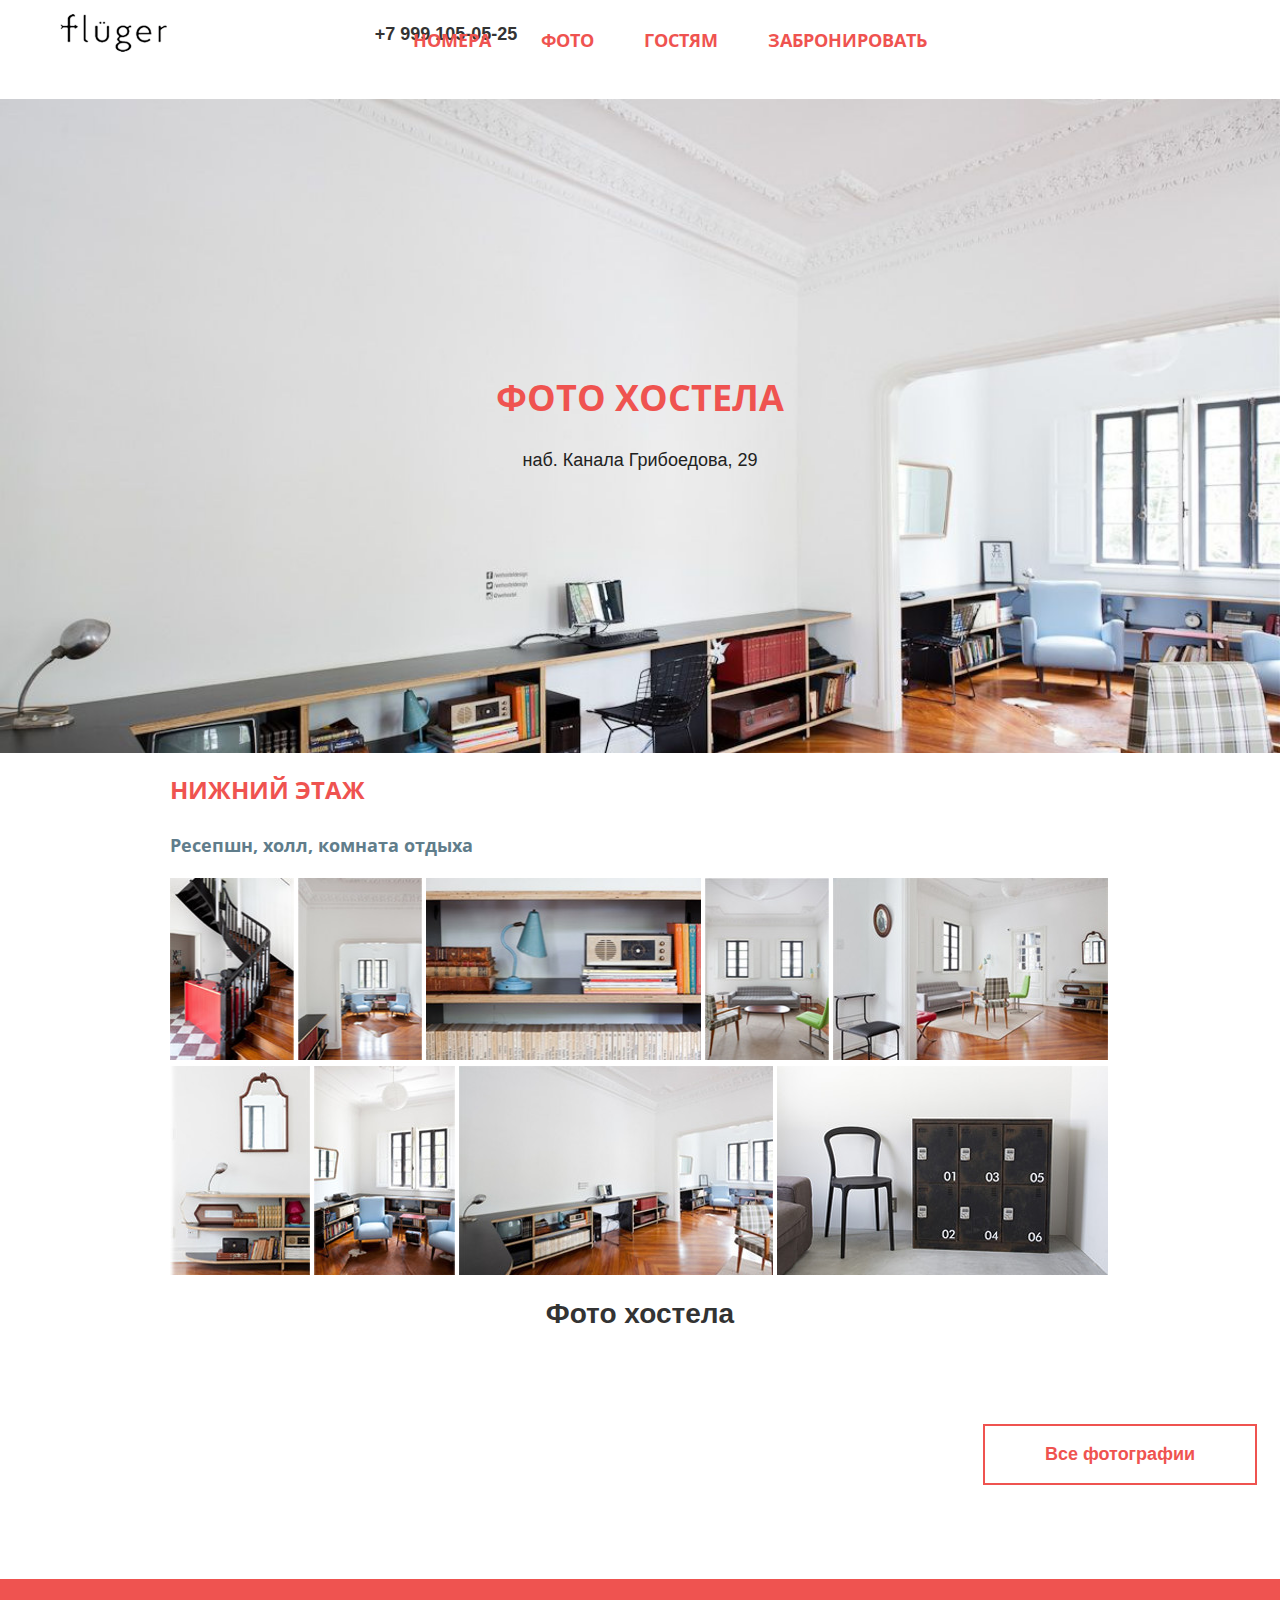
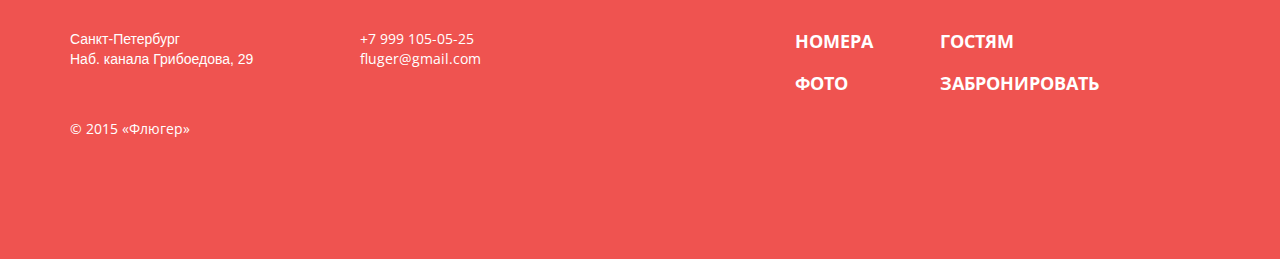
==== commit 0552c7ff: "16.03" ====
--- a/photo.html
+++ b/photo.html
@@ -39,7 +39,7 @@
 <main>
 <!-- Promo -->
 <section class="photo-promo">
- <div class="container">
+ <!-- <div class="container"> -->
   <h1>Фото хостела</h1>
   <span class="photo-promo-subtitle">наб. Канала Грибоедова, 29 </span>
  </div>
--- a/css/style.css
+++ b/css/style.css
@@ -13,11 +13,6 @@
   text-align: right;
   float:right;
 }
-/*@media only screen and (min-width : 320px) {}
-@media only screen and (min-width : 480px) {}
-@media only screen and (min-width : 768px) {}
-@media only screen and (min-width : 992px) {}
-@media only screen and (min-width : 1200px) {}*/
 
 header{
   background-color: #fff;
@@ -29,10 +24,13 @@
   display: inline-block;
 }
 .logo img{
-  margin: 14px 20px;
+  /*margin: 14px 20px;*/
+  margin-top: 14px;
+  margin-bottom: 14px;
 }
 
 .main-nav{
+  float:right;
   display: none;
  }
 .main-nav ul{
@@ -42,9 +40,7 @@
   display: inline-block;
   margin: 28px 23px 0px;
 }
-.main-nav li:last-child{
-  margin-right: 0;
-}
+
 .main-nav a{
   text-decoration: none;
   font-family: 'Open Sans', sans-serif;
@@ -87,9 +83,7 @@
   margin-top: 22px;
   margin-bottom: 15px;
   display:none;
-
-}
-
+}
 @media only screen and (min-width : 320px) {
   .sandwich{
     display:inline-block;
@@ -102,41 +96,53 @@
   }
   .tel{
     display: inline-block;
-
-    margin-left: 340px;
+    float:right;
+    padding-right: 103px;
+  }
+ /* .main-nav{
     display: inline-block;
   }
-  .logo img{
-    margin: 10px 20px;
-  }
+  .main-nav-items{
+    display:none;
+  }
+
+*/
+   /* margin-left: 340px;*/
+
+
+
 }
 @media only screen and (min-width : 1200px)  {
   .container{
     width: 1040px;
   }
  .logo{
-    margin-left: 80px;
     margin-top: 20;
     margin-bottom: 9px;
   }
  .main-nav{
   display:inline-block;
-  margin-top: 0;
+  transform:translateX(-270px);
+  /*margin-right: 270px;*/
+  /*margin-top: 0;
   margin-bottom: 9px;
+  padding-left: 0;
+  margin-top: 10px;*/
    }
   .main-nav ul{
-    padding-left: 0;
-    margin-top: 10px;
+
   }
  .sandwich{
   display:none;
  }
  .tel{
-  display: inline-block;
-  margin-top: 12px;
+  display:inline-block;
+  vertical-align: top;
+  /*margin-top: 12px;
   margin-bottom: 9px;
   margin-right: 0;
-  margin-left: 50px;
+  margin-left: 300px;*/
+
  }
 }
 /*promo*/
@@ -419,9 +425,11 @@
   text-transform: uppercase;
 }
 .photo-promo-subtitle{
+  display: block;
+  font-size: 18px;
+  color: #212121;
   padding-bottom: 280px;
-  font-size: 18px;
-  color: #212121;
+
 
 }
 .photo_gallery{
